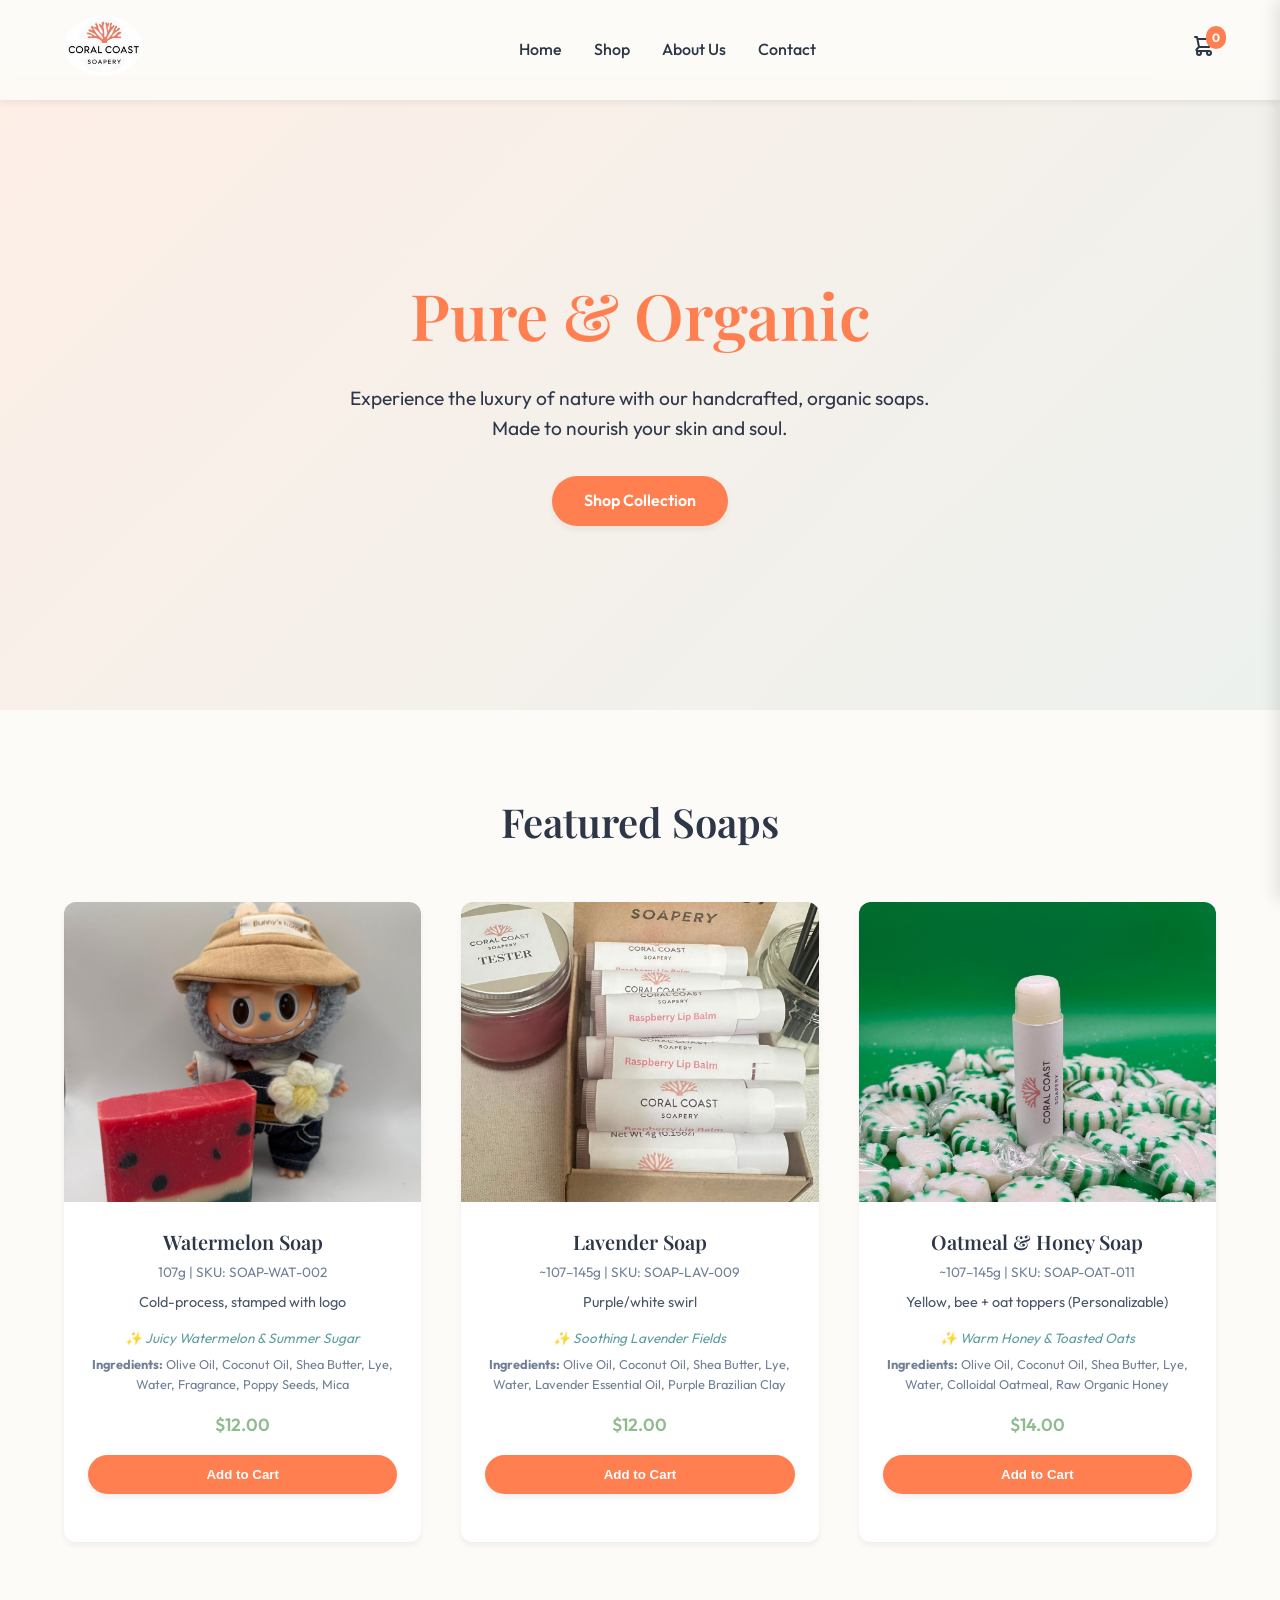
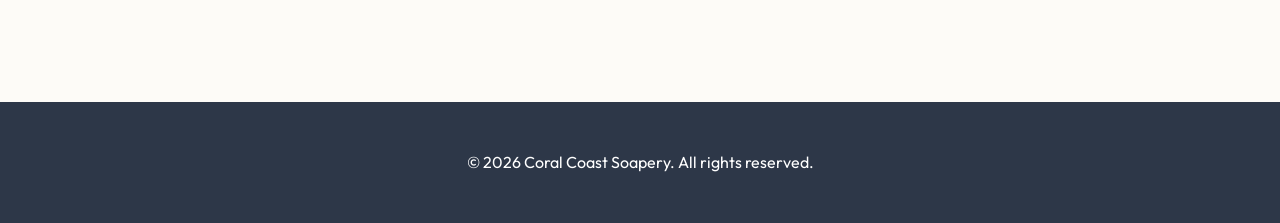
==== index.html @ 7d47e21f "Initial commit for Coral Coast Soapery" ====
<!DOCTYPE html>
<html lang="en">
<head>
    <meta charset="UTF-8">
    <meta name="viewport" content="width=device-width, initial-scale=1.0">
    <title>Coral Coast Soapery | Organic Handmade Soaps</title>
    <meta name="description" content="Discover our organic, handmade soaps crafted with love at Coral Coast Soapery.">
    <link rel="stylesheet" href="styles.css">
</head>
<body>
    <header>
        <a href="index.html" class="logo">
            <img src="logo/CORAL COAST_LOGO.jpg" alt="Coral Coast Soapery Logo">
        </a>
        <nav>
            <ul>
                <li><a href="index.html">Home</a></li>
                <li><a href="shop.html">Shop</a></li>
                <li><a href="#">About Us</a></li>
                <li><a href="#">Contact</a></li>
            </ul>
        </nav>
        <div class="cart-icon" id="cart-icon">
            <svg xmlns="http://www.w3.org/2000/svg" fill="none" viewBox="0 0 24 24" stroke="currentColor">
                <path stroke-linecap="round" stroke-linejoin="round" stroke-width="2" d="M3 3h2l.4 2M7 13h10l4-8H5.4M7 13L5.4 5M7 13l-2.293 2.293c-.63.63-.184 1.707.707 1.707H17m0 0a2 2 0 100 4 2 2 0 000-4zm-8 2a2 2 0 11-4 0 2 2 0 014 0z" />
            </svg>
            <span class="cart-count" id="cart-count">0</span>
        </div>
    </header>

    <div class="cart-sidebar" id="cart-sidebar">
        <div class="cart-header">
            <h2>Your Cart</h2>
            <button class="close-cart" id="close-cart">&times;</button>
        </div>
        <div class="cart-items" id="cart-items">
            <!-- Cart items injected here -->
        </div>
        <div class="cart-footer">
            <div class="cart-total">
                <span>Total:</span>
                <span id="cart-total-amount">$0.00</span>
            </div>
            <a href="checkout.html" class="btn btn-primary checkout-btn">Proceed to Checkout</a>
        </div>
    </div>

    <section class="hero">
        <div class="hero-content">
            <h1>Pure & Organic</h1>
            <p>Experience the luxury of nature with our handcrafted, organic soaps. Made to nourish your skin and soul.</p>
            <a href="shop.html" class="btn btn-primary">Shop Collection</a>
        </div>
    </section>

    <section class="products-section">
        <h2 class="section-title">Featured Soaps</h2>
        <div class="grid" id="featured-products-grid">
            <!-- Dynamic products injected here by main.js -->
        </div>
    </section>

    <footer>
        <p>&copy; 2026 Coral Coast Soapery. All rights reserved.</p>
    </footer>

    <script src="main.js"></script>
</body>
</html>
---- styles.css ----
/* e:\CORAL COAST SOAPERY\styles.css */
@import url('https://fonts.googleapis.com/css2?family=Outfit:wght@300;400;500;600&family=Playfair+Display:ital,wght@0,400;0,600;1,400&display=swap');

:root {
    --color-bg: #fdfbf7;
    --color-text: #2d3748;
    --color-accent: #ff7f50; /* Coral */
    --color-secondary: #8fbc8f; /* Sage Green */
    --color-ocean: #5f9ea0; /* Ocean Blue */
    --color-white: #ffffff;
    --font-heading: 'Playfair Display', serif;
    --font-body: 'Outfit', sans-serif;
    --transition-smooth: all 0.3s cubic-bezier(0.25, 0.8, 0.25, 1);
    --border-radius: 12px;
    --shadow-subtle: 0 4px 6px rgba(0, 0, 0, 0.05);
    --shadow-hover: 0 10px 15px rgba(0, 0, 0, 0.1);
}

* {
    margin: 0;
    padding: 0;
    box-sizing: border-box;
}

body {
    font-family: var(--font-body);
    background-color: var(--color-bg);
    color: var(--color-text);
    line-height: 1.6;
    overflow-x: hidden;
}

h1, h2, h3, h4, h5, h6 {
    font-family: var(--font-heading);
    font-weight: 600;
}

a {
    text-decoration: none;
    color: inherit;
}

/* Header & Nav */
header {
    background-color: rgba(253, 251, 247, 0.9);
    backdrop-filter: blur(10px);
    position: fixed;
    width: 100%;
    top: 0;
    z-index: 1000;
    box-shadow: var(--shadow-subtle);
    padding: 1rem 5%;
    display: flex;
    justify-content: space-between;
    align-items: center;
    transition: var(--transition-smooth);
}

.logo img {
    height: 60px;
    border-radius: 50%;
}

nav ul {
    list-style: none;
    display: flex;
    gap: 2rem;
}

nav a {
    font-weight: 500;
    position: relative;
    padding-bottom: 0.25rem;
}

nav a::after {
    content: '';
    position: absolute;
    width: 0;
    height: 2px;
    bottom: 0;
    left: 0;
    background-color: var(--color-accent);
    transition: var(--transition-smooth);
}

nav a:hover::after {
    width: 100%;
}

.cart-icon {
    position: relative;
    cursor: pointer;
}

.cart-icon svg {
    width: 24px;
    height: 24px;
}

.cart-count {
    position: absolute;
    top: -8px;
    right: -10px;
    background-color: var(--color-accent);
    color: var(--color-white);
    font-size: 0.75rem;
    padding: 2px 6px;
    border-radius: 10px;
    font-weight: bold;
}

/* Hero Section */
.hero {
    margin-top: 80px;
    height: 70vh;
    display: flex;
    align-items: center;
    justify-content: center;
    text-align: center;
    background: linear-gradient(135deg, rgba(255, 127, 80, 0.1), rgba(95, 158, 160, 0.1));
    padding: 2rem;
}

.hero-content h1 {
    font-size: 4rem;
    margin-bottom: 1rem;
    color: var(--color-accent);
}

.hero-content p {
    font-size: 1.2rem;
    margin-bottom: 2rem;
    max-width: 600px;
    margin-inline: auto;
}

.btn {
    display: inline-block;
    padding: 0.75rem 2rem;
    border-radius: 30px;
    font-weight: 600;
    cursor: pointer;
    transition: var(--transition-smooth);
    border: none;
}

.btn-primary {
    background-color: var(--color-accent);
    color: var(--color-white);
    box-shadow: var(--shadow-subtle);
}

.btn-primary:hover {
    background-color: #e66a3d;
    transform: translateY(-2px);
    box-shadow: var(--shadow-hover);
}

/* Products Grid */
.products-section {
    padding: 5rem 5%;
}

.section-title {
    text-align: center;
    font-size: 2.5rem;
    margin-bottom: 3rem;
}

.grid {
    display: grid;
    grid-template-columns: repeat(auto-fit, minmax(280px, 1fr));
    gap: 2.5rem;
}

.product-card {
    background: var(--color-white);
    border-radius: var(--border-radius);
    overflow: hidden;
    box-shadow: var(--shadow-subtle);
    transition: var(--transition-smooth);
    text-align: center;
    position: relative;
    padding-bottom: 1.5rem;
    display: flex;
    flex-direction: column;
}

.product-card:hover {
    transform: translateY(-10px);
    box-shadow: var(--shadow-hover);
}

.product-image {
    width: 100%;
    height: 300px;
    object-fit: cover;
    transition: var(--transition-smooth);
}

.product-card:hover .product-image {
    transform: scale(1.05);
}

.product-info {
    padding: 1.5rem;
    flex-grow: 1;
    display: flex;
    flex-direction: column;
    justify-content: flex-end;
}

.product-title {
    font-size: 1.25rem;
    margin-bottom: 0.25rem;
}

.product-weight {
    font-size: 0.85rem;
    color: #718096;
    margin-bottom: 0.5rem;
}

.product-desc-small {
    font-size: 0.9rem;
    color: #4a5568;
    margin-bottom: 1rem;
    line-height: 1.4;
}

.product-price {
    font-weight: 600;
    color: var(--color-secondary);
    font-size: 1.1rem;
    margin-bottom: 1rem;
}

/* Cart Sidebar (hidden by default) */
.cart-sidebar {
    position: fixed;
    top: 0;
    right: -400px;
    width: 400px;
    height: 100vh;
    background: var(--color-white);
    box-shadow: -5px 0 15px rgba(0,0,0,0.1);
    z-index: 2000;
    transition: var(--transition-smooth);
    padding: 2rem;
    display: flex;
    flex-direction: column;
}

.cart-sidebar.open {
    right: 0;
}

.cart-header {
    display: flex;
    justify-content: space-between;
    align-items: center;
    margin-bottom: 2rem;
    border-bottom: 1px solid #eee;
    padding-bottom: 1rem;
}

.close-cart {
    background: none;
    border: none;
    font-size: 1.5rem;
    cursor: pointer;
}

.cart-items {
    flex: 1;
    overflow-y: auto;
}

.cart-item {
    display: flex;
    gap: 1rem;
    margin-bottom: 1.5rem;
    align-items: center;
}

.cart-item img {
    width: 60px;
    height: 60px;
    border-radius: 8px;
    object-fit: cover;
}

.cart-item-details {
    flex: 1;
}

.cart-item-title {
    font-weight: 500;
    font-size: 0.9rem;
}

.cart-item-price {
    color: var(--color-secondary);
    font-weight: 600;
}

.remove-item {
    background: none;
    border: none;
    color: #e53e3e;
    cursor: pointer;
    font-size: 0.8rem;
}

.cart-footer {
    border-top: 1px solid #eee;
    padding-top: 1.5rem;
}

.cart-total {
    display: flex;
    justify-content: space-between;
    font-weight: 600;
    font-size: 1.2rem;
    margin-bottom: 1.5rem;
}

.checkout-btn {
    width: 100%;
    text-align: center;
}

/* Footer */
footer {
    background-color: var(--color-text);
    color: var(--color-white);
    text-align: center;
    padding: 3rem 5%;
    margin-top: 5rem;
}

/* Checkout Page */
.checkout-container {
    max-width: 1000px;
    margin: 120px auto 5rem;
    display: grid;
    grid-template-columns: 1fr 1fr;
    gap: 3rem;
    padding: 0 5%;
}

.checkout-form {
    background: var(--color-white);
    padding: 2.5rem;
    border-radius: var(--border-radius);
    box-shadow: var(--shadow-subtle);
}

.form-group {
    margin-bottom: 1.5rem;
}

.form-group label {
    display: block;
    margin-bottom: 0.5rem;
    font-weight: 500;
}

.form-group input {
    width: 100%;
    padding: 0.75rem;
    border: 1px solid #ddd;
    border-radius: 8px;
    font-family: var(--font-body);
}

.form-group input:focus {
    outline: none;
    border-color: var(--color-accent);
}

.order-summary {
    background: #f4f8f4;
    padding: 2.5rem;
    border-radius: var(--border-radius);
}

@media (max-width: 768px) {
    .checkout-container {
        grid-template-columns: 1fr;
    }
    nav ul {
        display: none;
    }
    .hero-content h1 {
        font-size: 2.5rem;
    }
    .cart-sidebar {
        width: 100%;
        right: -100%;
    }
}
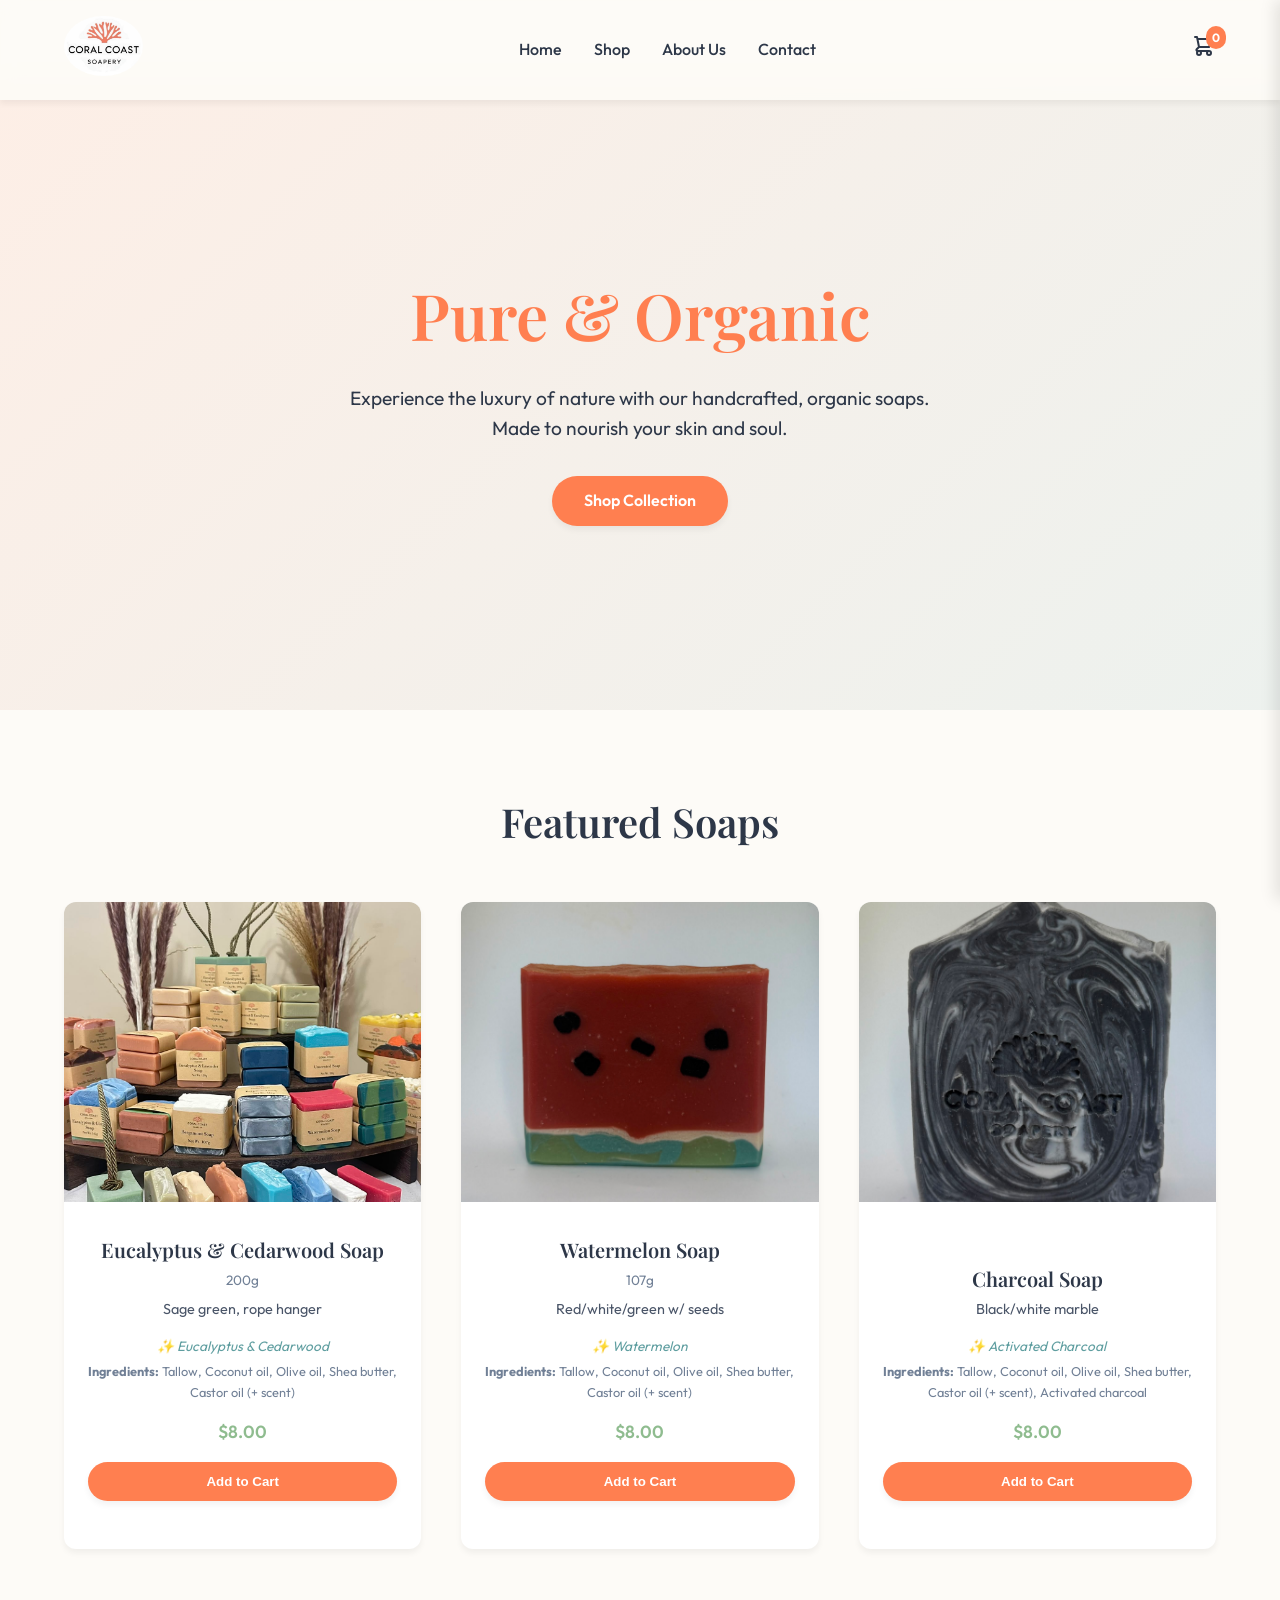
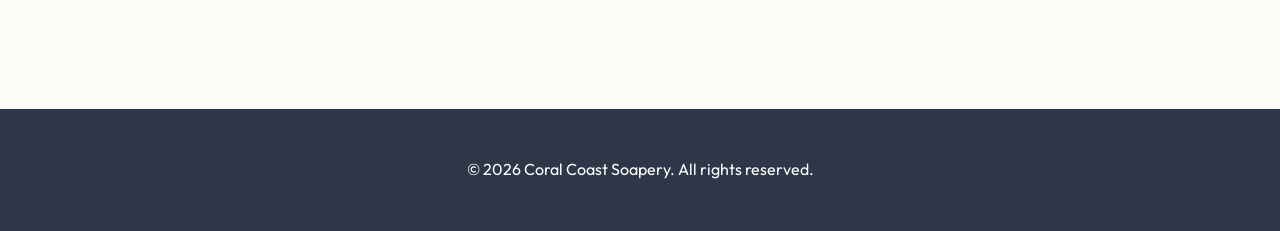
==== commit 8bab6385: "Update productsData with 34 items from Excel catalog" ====
--- a/index.html
+++ b/index.html
@@ -5,6 +5,15 @@
     <meta name="viewport" content="width=device-width, initial-scale=1.0">
     <title>Coral Coast Soapery | Organic Handmade Soaps</title>
     <meta name="description" content="Discover our organic, handmade soaps crafted with love at Coral Coast Soapery.">
+    <link rel="icon" href="logo/CORAL COAST_LOGO.jpg">
+
+    <!-- Open Graph / social share. NOTE (client): once you have a domain, change og:image to an absolute URL, e.g. https://yourdomain.com/logo/CORAL%20COAST_LOGO.jpg -->
+    <meta property="og:type" content="website">
+    <meta property="og:title" content="Coral Coast Soapery | Organic Handmade Soaps">
+    <meta property="og:description" content="Discover our organic, handmade soaps crafted with love at Coral Coast Soapery.">
+    <meta property="og:image" content="logo/CORAL COAST_LOGO.jpg">
+    <meta name="twitter:card" content="summary_large_image">
+
     <link rel="stylesheet" href="styles.css">
 </head>
 <body>
@@ -13,18 +22,23 @@
             <img src="logo/CORAL COAST_LOGO.jpg" alt="Coral Coast Soapery Logo">
         </a>
         <nav>
-            <ul>
+            <ul id="nav-menu">
                 <li><a href="index.html">Home</a></li>
                 <li><a href="shop.html">Shop</a></li>
-                <li><a href="#">About Us</a></li>
-                <li><a href="#">Contact</a></li>
+                <li><a href="about.html">About Us</a></li>
+                <li><a href="contact.html">Contact</a></li>
             </ul>
         </nav>
-        <div class="cart-icon" id="cart-icon">
-            <svg xmlns="http://www.w3.org/2000/svg" fill="none" viewBox="0 0 24 24" stroke="currentColor">
-                <path stroke-linecap="round" stroke-linejoin="round" stroke-width="2" d="M3 3h2l.4 2M7 13h10l4-8H5.4M7 13L5.4 5M7 13l-2.293 2.293c-.63.63-.184 1.707.707 1.707H17m0 0a2 2 0 100 4 2 2 0 000-4zm-8 2a2 2 0 11-4 0 2 2 0 014 0z" />
-            </svg>
-            <span class="cart-count" id="cart-count">0</span>
+        <div class="header-actions">
+            <div class="cart-icon" id="cart-icon">
+                <svg xmlns="http://www.w3.org/2000/svg" fill="none" viewBox="0 0 24 24" stroke="currentColor">
+                    <path stroke-linecap="round" stroke-linejoin="round" stroke-width="2" d="M3 3h2l.4 2M7 13h10l4-8H5.4M7 13L5.4 5M7 13l-2.293 2.293c-.63.63-.184 1.707.707 1.707H17m0 0a2 2 0 100 4 2 2 0 000-4zm-8 2a2 2 0 11-4 0 2 2 0 014 0z" />
+                </svg>
+                <span class="cart-count" id="cart-count">0</span>
+            </div>
+            <button class="menu-toggle" id="menu-toggle" aria-label="Toggle navigation menu" aria-expanded="false" aria-controls="nav-menu">
+                <span></span><span></span><span></span>
+            </button>
         </div>
     </header>
 
--- a/styles.css
+++ b/styles.css
@@ -110,6 +110,45 @@
     font-weight: bold;
 }
 
+.header-actions {
+    display: flex;
+    align-items: center;
+    gap: 1.25rem;
+}
+
+/* Hamburger toggle — hidden on desktop, shown on mobile */
+.menu-toggle {
+    display: none;
+    flex-direction: column;
+    justify-content: center;
+    gap: 5px;
+    background: none;
+    border: none;
+    cursor: pointer;
+    padding: 4px;
+}
+
+.menu-toggle span {
+    display: block;
+    width: 26px;
+    height: 2px;
+    border-radius: 2px;
+    background-color: var(--color-text);
+    transition: var(--transition-smooth);
+}
+
+.menu-toggle.active span:nth-child(1) {
+    transform: translateY(7px) rotate(45deg);
+}
+
+.menu-toggle.active span:nth-child(2) {
+    opacity: 0;
+}
+
+.menu-toggle.active span:nth-child(3) {
+    transform: translateY(-7px) rotate(-45deg);
+}
+
 /* Hero Section */
 .hero {
     margin-top: 80px;
@@ -313,6 +352,44 @@
     font-size: 0.8rem;
 }
 
+.cart-qty {
+    display: flex;
+    align-items: center;
+    gap: 0.5rem;
+    margin-top: 0.35rem;
+}
+
+.qty-btn {
+    width: 24px;
+    height: 24px;
+    border: 1px solid #ddd;
+    background: var(--color-white);
+    border-radius: 6px;
+    cursor: pointer;
+    font-size: 1rem;
+    line-height: 1;
+    display: flex;
+    align-items: center;
+    justify-content: center;
+    transition: var(--transition-smooth);
+}
+
+.qty-btn:hover {
+    border-color: var(--color-accent);
+    color: var(--color-accent);
+}
+
+.qty-value {
+    min-width: 20px;
+    text-align: center;
+    font-weight: 600;
+    font-size: 0.9rem;
+}
+
+.cart-qty .remove-item {
+    margin-left: auto;
+}
+
 .cart-footer {
     border-top: 1px solid #eee;
     padding-top: 1.5rem;
@@ -390,8 +467,35 @@
     .checkout-container {
         grid-template-columns: 1fr;
     }
+    .menu-toggle {
+        display: flex;
+    }
+    nav {
+        position: absolute;
+        top: 100%;
+        left: 0;
+        width: 100%;
+    }
     nav ul {
-        display: none;
+        flex-direction: column;
+        gap: 0;
+        background-color: var(--color-bg);
+        box-shadow: var(--shadow-subtle);
+        max-height: 0;
+        overflow: hidden;
+        opacity: 0;
+        pointer-events: none;
+        transition: var(--transition-smooth);
+    }
+    nav ul.open {
+        max-height: 320px;
+        opacity: 1;
+        pointer-events: auto;
+        padding: 0.5rem 5% 1rem;
+    }
+    nav ul li {
+        padding: 0.85rem 0;
+        border-bottom: 1px solid rgba(0, 0, 0, 0.06);
     }
     .hero-content h1 {
         font-size: 2.5rem;
@@ -401,3 +505,322 @@
         right: -100%;
     }
 }
+
+/* Single Product Detail Page */
+.product-detail-wrapper {
+    max-width: 1200px;
+    margin: 120px auto 5rem;
+    padding: 0 5%;
+}
+
+.back-link {
+    display: inline-block;
+    margin-bottom: 2rem;
+    font-weight: 500;
+    color: var(--color-ocean);
+    transition: var(--transition-smooth);
+}
+
+.back-link:hover {
+    color: var(--color-accent);
+}
+
+.product-detail-container {
+    display: grid;
+    grid-template-columns: 1fr 1fr;
+    gap: 4rem;
+    background: var(--color-white);
+    padding: 3rem;
+    border-radius: var(--border-radius);
+    box-shadow: var(--shadow-subtle);
+}
+
+.pd-gallery img {
+    width: 100%;
+    height: auto;
+    border-radius: 12px;
+    object-fit: cover;
+    box-shadow: var(--shadow-subtle);
+}
+
+.pd-info {
+    display: flex;
+    flex-direction: column;
+    justify-content: center;
+}
+
+.pd-category {
+    font-size: 0.9rem;
+    text-transform: uppercase;
+    letter-spacing: 1px;
+    color: var(--color-secondary);
+    margin-bottom: 0.5rem;
+    font-weight: 600;
+}
+
+.pd-title {
+    font-size: 2.5rem;
+    margin-bottom: 1rem;
+    line-height: 1.2;
+}
+
+.pd-price {
+    font-size: 1.5rem;
+    font-weight: 600;
+    color: var(--color-text);
+    margin-bottom: 1.5rem;
+}
+
+.pd-scent {
+    font-size: 1.1rem;
+    font-style: italic;
+    color: var(--color-ocean);
+    margin-bottom: 1rem;
+}
+
+.pd-desc {
+    font-size: 1rem;
+    color: #4a5568;
+    margin-bottom: 1.5rem;
+    line-height: 1.6;
+}
+
+.pd-weight {
+    font-size: 0.9rem;
+    color: #718096;
+    margin-bottom: 1.5rem;
+}
+
+.pd-ingredients {
+    background: #fdfbf7;
+    padding: 1.5rem;
+    border-radius: 8px;
+    margin-bottom: 2rem;
+    border-left: 4px solid var(--color-secondary);
+}
+
+.pd-ingredients h3 {
+    font-size: 1rem;
+    margin-bottom: 0.5rem;
+}
+
+.pd-ingredients p {
+    font-size: 0.9rem;
+    color: #4a5568;
+}
+
+.pd-add-btn {
+    width: 100%;
+    padding: 1rem;
+    font-size: 1.1rem;
+    margin-bottom: 1.5rem;
+}
+
+.pd-shipping-note {
+    font-size: 0.85rem;
+    color: #a0aec0;
+    text-align: center;
+}
+
+@media (max-width: 900px) {
+    .product-detail-container {
+        grid-template-columns: 1fr;
+        padding: 2rem;
+        gap: 2rem;
+    }
+}
+
+/* ===== Shared page hero (About / Contact) ===== */
+.page-hero {
+    margin-top: 80px;
+    padding: 4rem 5% 2rem;
+    text-align: center;
+    background: linear-gradient(135deg, rgba(255, 127, 80, 0.1), rgba(95, 158, 160, 0.1));
+}
+
+.page-hero-content h1 {
+    font-size: 3rem;
+    color: var(--color-accent);
+    margin-bottom: 0.5rem;
+}
+
+.page-hero-content p {
+    font-size: 1.15rem;
+    max-width: 600px;
+    margin: 0 auto;
+    color: #4a5568;
+}
+
+/* Outline button variant */
+.btn-outline {
+    background: transparent;
+    color: var(--color-accent);
+    border: 2px solid var(--color-accent);
+}
+
+.btn-outline:hover {
+    background: var(--color-accent);
+    color: var(--color-white);
+    transform: translateY(-2px);
+    box-shadow: var(--shadow-hover);
+}
+
+/* ===== About page ===== */
+.about-section {
+    max-width: 1000px;
+    margin: 0 auto;
+    padding: 4rem 5%;
+}
+
+.about-story {
+    text-align: center;
+    max-width: 720px;
+    margin: 0 auto 3.5rem;
+}
+
+.about-story h2 {
+    font-size: 2rem;
+    margin-bottom: 1.5rem;
+}
+
+.about-story p {
+    color: #4a5568;
+    margin-bottom: 1.25rem;
+}
+
+.values-grid {
+    display: grid;
+    grid-template-columns: repeat(auto-fit, minmax(220px, 1fr));
+    gap: 2rem;
+    margin-bottom: 3.5rem;
+}
+
+.value-card {
+    background: var(--color-white);
+    border-radius: var(--border-radius);
+    box-shadow: var(--shadow-subtle);
+    padding: 2rem 1.5rem;
+    text-align: center;
+    transition: var(--transition-smooth);
+}
+
+.value-card:hover {
+    transform: translateY(-6px);
+    box-shadow: var(--shadow-hover);
+}
+
+.value-icon {
+    font-size: 2.5rem;
+    margin-bottom: 1rem;
+}
+
+.value-card h3 {
+    margin-bottom: 0.5rem;
+    font-size: 1.15rem;
+}
+
+.value-card p {
+    font-size: 0.9rem;
+    color: #718096;
+}
+
+.about-cta {
+    display: flex;
+    gap: 1rem;
+    justify-content: center;
+    flex-wrap: wrap;
+}
+
+/* ===== Contact page ===== */
+.contact-section {
+    max-width: 1000px;
+    margin: 0 auto;
+    padding: 4rem 5%;
+    display: grid;
+    grid-template-columns: 1fr 1.3fr;
+    gap: 3rem;
+    align-items: start;
+}
+
+.contact-methods {
+    display: flex;
+    flex-direction: column;
+    gap: 1.25rem;
+}
+
+.contact-method {
+    display: flex;
+    flex-direction: column;
+    background: var(--color-white);
+    border-radius: var(--border-radius);
+    box-shadow: var(--shadow-subtle);
+    padding: 1.5rem;
+    transition: var(--transition-smooth);
+}
+
+.contact-method:hover {
+    transform: translateY(-4px);
+    box-shadow: var(--shadow-hover);
+}
+
+.contact-method-icon {
+    font-size: 1.75rem;
+    margin-bottom: 0.5rem;
+}
+
+.contact-method-label {
+    font-weight: 600;
+    color: var(--color-text);
+}
+
+.contact-method-value {
+    font-size: 0.9rem;
+    color: var(--color-ocean);
+}
+
+.contact-form-wrapper {
+    background: var(--color-white);
+    border-radius: var(--border-radius);
+    box-shadow: var(--shadow-subtle);
+    padding: 2.5rem;
+}
+
+.contact-form-wrapper h2 {
+    margin-bottom: 0.5rem;
+}
+
+.contact-form-note {
+    color: #718096;
+    font-size: 0.9rem;
+    margin-bottom: 1.5rem;
+}
+
+.form-group textarea {
+    width: 100%;
+    padding: 0.75rem;
+    border: 1px solid #ddd;
+    border-radius: 8px;
+    font-family: var(--font-body);
+    resize: vertical;
+}
+
+.form-group textarea:focus {
+    outline: none;
+    border-color: var(--color-accent);
+}
+
+.contact-form-status {
+    margin-top: 1rem;
+    font-weight: 500;
+    color: var(--color-secondary);
+    text-align: center;
+}
+
+@media (max-width: 768px) {
+    .contact-section {
+        grid-template-columns: 1fr;
+    }
+    .page-hero-content h1 {
+        font-size: 2.25rem;
+    }
+}
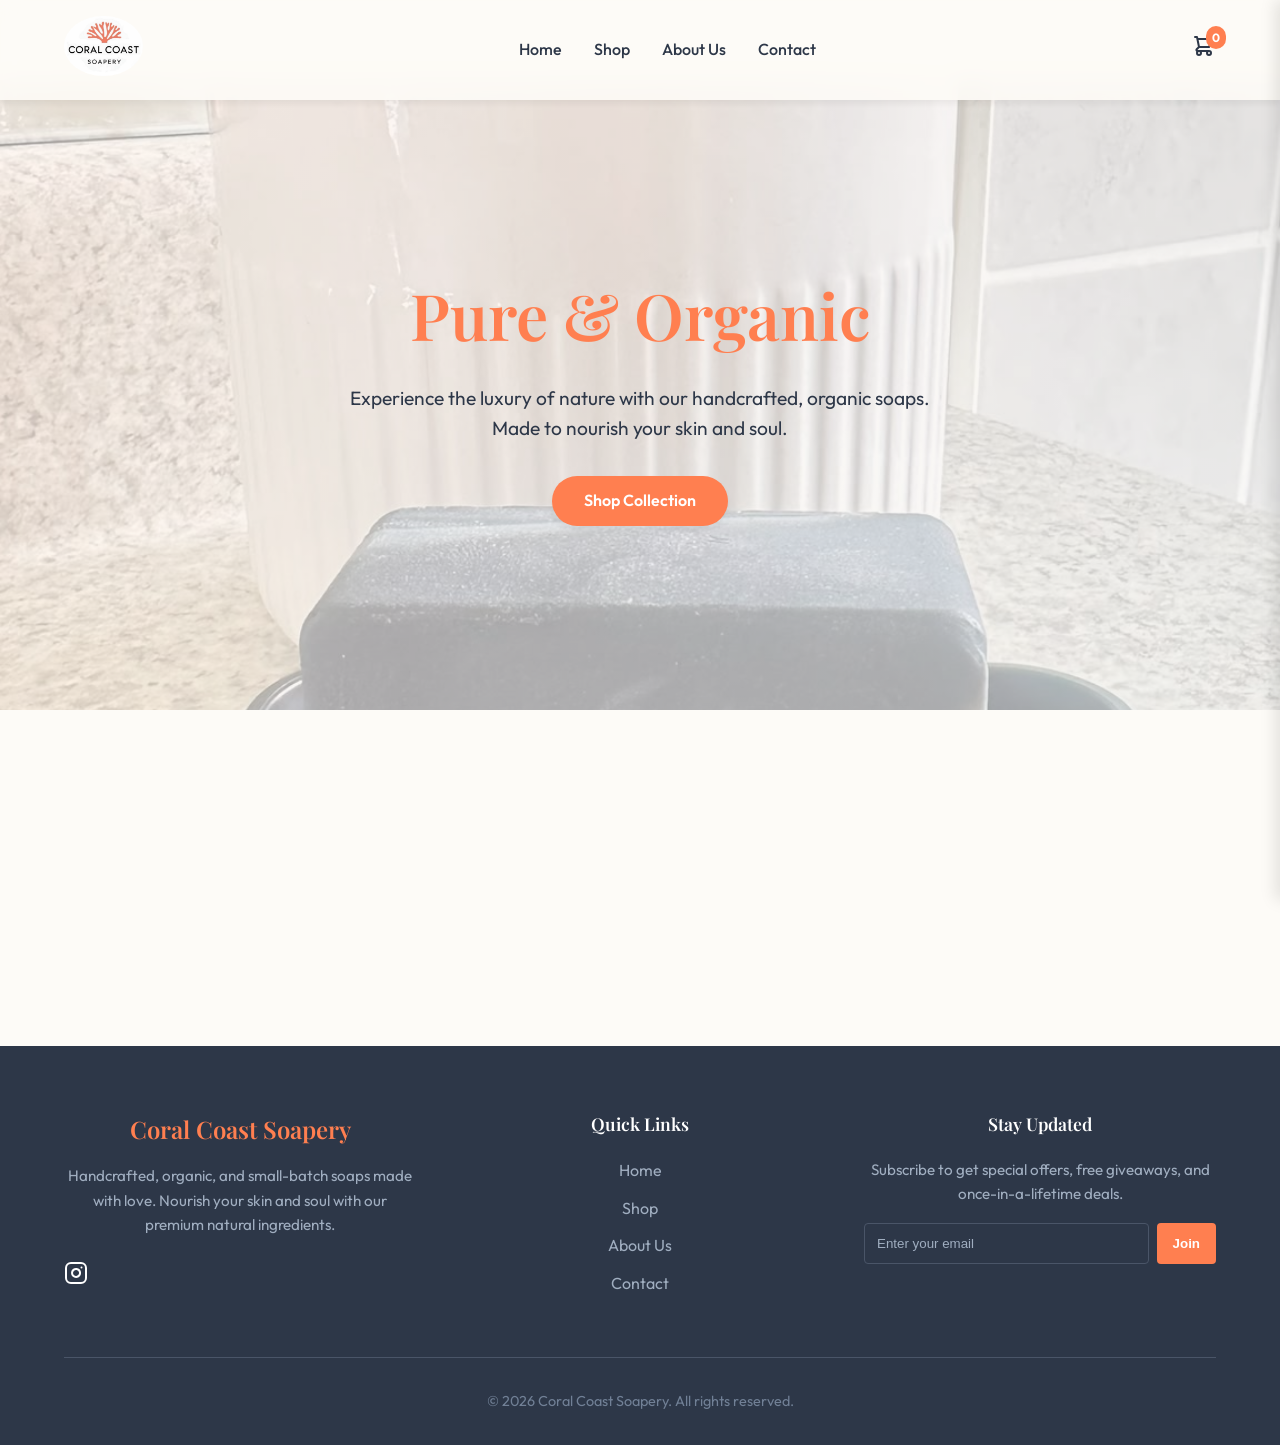
==== commit fc6ac72f: "Apply site-wide UI/UX upgrades: toast, animations, mobile menu, footer" ====
--- a/index.html
+++ b/index.html
@@ -67,15 +67,45 @@
         </div>
     </section>
 
-    <section class="products-section">
+    <section class="products-section reveal">
         <h2 class="section-title">Featured Soaps</h2>
         <div class="grid" id="featured-products-grid">
             <!-- Dynamic products injected here by main.js -->
         </div>
     </section>
 
-    <footer>
-        <p>&copy; 2026 Coral Coast Soapery. All rights reserved.</p>
+        <footer>
+        <div class="footer-container">
+            <div class="footer-brand">
+                <h3>Coral Coast Soapery</h3>
+                <p>Handcrafted, organic, and small-batch soaps made with love. Nourish your skin and soul with our premium natural ingredients.</p>
+                <div class="social-links">
+                    <a href="https://instagram.com/coralcoastsoapery" target="_blank" aria-label="Instagram">
+                        <svg width="24" height="24" viewBox="0 0 24 24" fill="none" stroke="currentColor" stroke-width="2" stroke-linecap="round" stroke-linejoin="round"><rect x="2" y="2" width="20" height="20" rx="5" ry="5"></rect><path d="M16 11.37A4 4 0 1 1 12.63 8 4 4 0 0 1 16 11.37z"></path><line x1="17.5" y1="6.5" x2="17.51" y2="6.5"></line></svg>
+                    </a>
+                </div>
+            </div>
+            <div class="footer-links">
+                <h4>Quick Links</h4>
+                <ul>
+                    <li><a href="index.html">Home</a></li>
+                    <li><a href="shop.html">Shop</a></li>
+                    <li><a href="about.html">About Us</a></li>
+                    <li><a href="contact.html">Contact</a></li>
+                </ul>
+            </div>
+            <div class="footer-newsletter">
+                <h4>Stay Updated</h4>
+                <p style="color: #a0aec0; font-size: 0.95rem;">Subscribe to get special offers, free giveaways, and once-in-a-lifetime deals.</p>
+                <form class="newsletter-form" onsubmit="event.preventDefault(); alert('Thanks for subscribing!');">
+                    <input type="email" placeholder="Enter your email" required>
+                    <button type="submit">Join</button>
+                </form>
+            </div>
+        </div>
+        <div class="footer-bottom">
+            <p>&copy; 2026 Coral Coast Soapery. All rights reserved.</p>
+        </div>
     </footer>
 
     <script src="main.js"></script>
--- a/styles.css
+++ b/styles.css
@@ -88,6 +88,35 @@
     width: 100%;
 }
 
+@media (max-width: 768px) {
+    nav ul {
+        flex-direction: column;
+        position: absolute;
+        top: 80px;
+        left: 0;
+        width: 100%;
+        background: rgba(253, 251, 247, 0.98);
+        backdrop-filter: blur(10px);
+        padding: 2rem;
+        gap: 1.5rem;
+        box-shadow: 0 10px 15px -3px rgba(0,0,0,0.1);
+        transform: translateY(-150%);
+        opacity: 0;
+        transition: var(--transition-smooth);
+        pointer-events: none;
+    }
+
+    nav ul.active {
+        transform: translateY(0);
+        opacity: 1;
+        pointer-events: auto;
+    }
+
+    .menu-toggle {
+        display: flex;
+    }
+}
+
 .cart-icon {
     position: relative;
     cursor: pointer;
@@ -157,8 +186,21 @@
     align-items: center;
     justify-content: center;
     text-align: center;
-    background: linear-gradient(135deg, rgba(255, 127, 80, 0.1), rgba(95, 158, 160, 0.1));
+    background: linear-gradient(135deg, rgba(255, 127, 80, 0.1), rgba(95, 158, 160, 0.1)), url('images/IMG-20260616-WA0051.jpg') center/cover no-repeat;
+    position: relative;
     padding: 2rem;
+}
+
+.hero::after {
+    content: '';
+    position: absolute;
+    inset: 0;
+    background: rgba(253, 251, 247, 0.6);
+}
+
+.hero-content {
+    position: relative;
+    z-index: 1;
 }
 
 .hero-content h1 {
@@ -214,28 +256,30 @@
 }
 
 .product-card {
-    background: var(--color-white);
+    background-color: var(--color-white);
     border-radius: var(--border-radius);
     overflow: hidden;
     box-shadow: var(--shadow-subtle);
     transition: var(--transition-smooth);
-    text-align: center;
-    position: relative;
-    padding-bottom: 1.5rem;
     display: flex;
     flex-direction: column;
 }
 
 .product-card:hover {
-    transform: translateY(-10px);
+    transform: translateY(-5px);
     box-shadow: var(--shadow-hover);
+}
+
+.product-link {
+    display: block;
+    overflow: hidden;
 }
 
 .product-image {
     width: 100%;
-    height: 300px;
+    height: 250px;
     object-fit: cover;
-    transition: var(--transition-smooth);
+    transition: transform 0.5s ease;
 }
 
 .product-card:hover .product-image {
@@ -622,6 +666,164 @@
     text-align: center;
 }
 
+/* Animations */
+.reveal {
+    transform: translateY(30px);
+    opacity: 0;
+    transition: all 0.8s ease-out;
+}
+
+.reveal.active {
+    transform: translateY(0);
+    opacity: 1;
+}
+
+/* Toast Notification */
+#toast-container {
+    position: fixed;
+    bottom: 20px;
+    right: 20px;
+    z-index: 9999;
+    display: flex;
+    flex-direction: column;
+    gap: 10px;
+}
+
+.toast {
+    background: var(--color-text);
+    color: var(--color-white);
+    padding: 1rem 1.5rem;
+    border-radius: 8px;
+    box-shadow: 0 10px 15px -3px rgba(0,0,0,0.2);
+    font-size: 0.95rem;
+    display: flex;
+    align-items: center;
+    gap: 10px;
+    animation: slideIn 0.3s ease-out forwards;
+}
+
+.toast.fade-out {
+    animation: fadeOut 0.5s ease-in forwards;
+}
+
+@keyframes slideIn {
+    from { transform: translateX(100%); opacity: 0; }
+    to { transform: translateX(0); opacity: 1; }
+}
+
+@keyframes fadeOut {
+    from { transform: translateX(0); opacity: 1; }
+    to { transform: translateX(100%); opacity: 0; }
+}
+
+/* Rich Footer */
+footer {
+    background-color: var(--color-text);
+    color: var(--color-white);
+    padding: 4rem 5% 2rem;
+    margin-top: 4rem;
+}
+
+.footer-container {
+    display: grid;
+    grid-template-columns: repeat(auto-fit, minmax(250px, 1fr));
+    gap: 3rem;
+    margin-bottom: 3rem;
+}
+
+.footer-brand h3 {
+    font-family: var(--font-heading);
+    font-size: 1.5rem;
+    color: var(--color-accent);
+    margin-bottom: 1rem;
+}
+
+.footer-brand p {
+    color: #a0aec0;
+    font-size: 0.95rem;
+    margin-bottom: 1.5rem;
+}
+
+.social-links {
+    display: flex;
+    gap: 1rem;
+}
+
+.social-links a {
+    color: var(--color-white);
+    transition: var(--color-accent);
+}
+
+.social-links a:hover {
+    color: var(--color-accent);
+}
+
+.footer-links h4, .footer-newsletter h4 {
+    font-size: 1.1rem;
+    margin-bottom: 1.25rem;
+    color: var(--color-white);
+}
+
+.footer-links ul {
+    list-style: none;
+}
+
+.footer-links li {
+    margin-bottom: 0.75rem;
+}
+
+.footer-links a {
+    color: #a0aec0;
+    transition: var(--transition-smooth);
+}
+
+.footer-links a:hover {
+    color: var(--color-accent);
+}
+
+.newsletter-form {
+    display: flex;
+    gap: 0.5rem;
+    margin-top: 1rem;
+}
+
+.newsletter-form input {
+    flex: 1;
+    padding: 0.75rem;
+    border: 1px solid #4a5568;
+    background: transparent;
+    color: var(--color-white);
+    border-radius: 4px;
+    outline: none;
+}
+
+.newsletter-form input::placeholder {
+    color: #a0aec0;
+}
+
+.newsletter-form button {
+    padding: 0.75rem 1rem;
+    background: var(--color-accent);
+    color: var(--color-white);
+    border: none;
+    border-radius: 4px;
+    cursor: pointer;
+    font-weight: 600;
+    transition: background 0.3s ease;
+}
+
+.newsletter-form button:hover {
+    background: #e66a3d;
+}
+
+.footer-bottom {
+    text-align: center;
+    padding-top: 2rem;
+    border-top: 1px solid #4a5568;
+    color: #718096;
+    font-size: 0.9rem;
+}
+
 @media (max-width: 900px) {
     .product-detail-container {
         grid-template-columns: 1fr;
